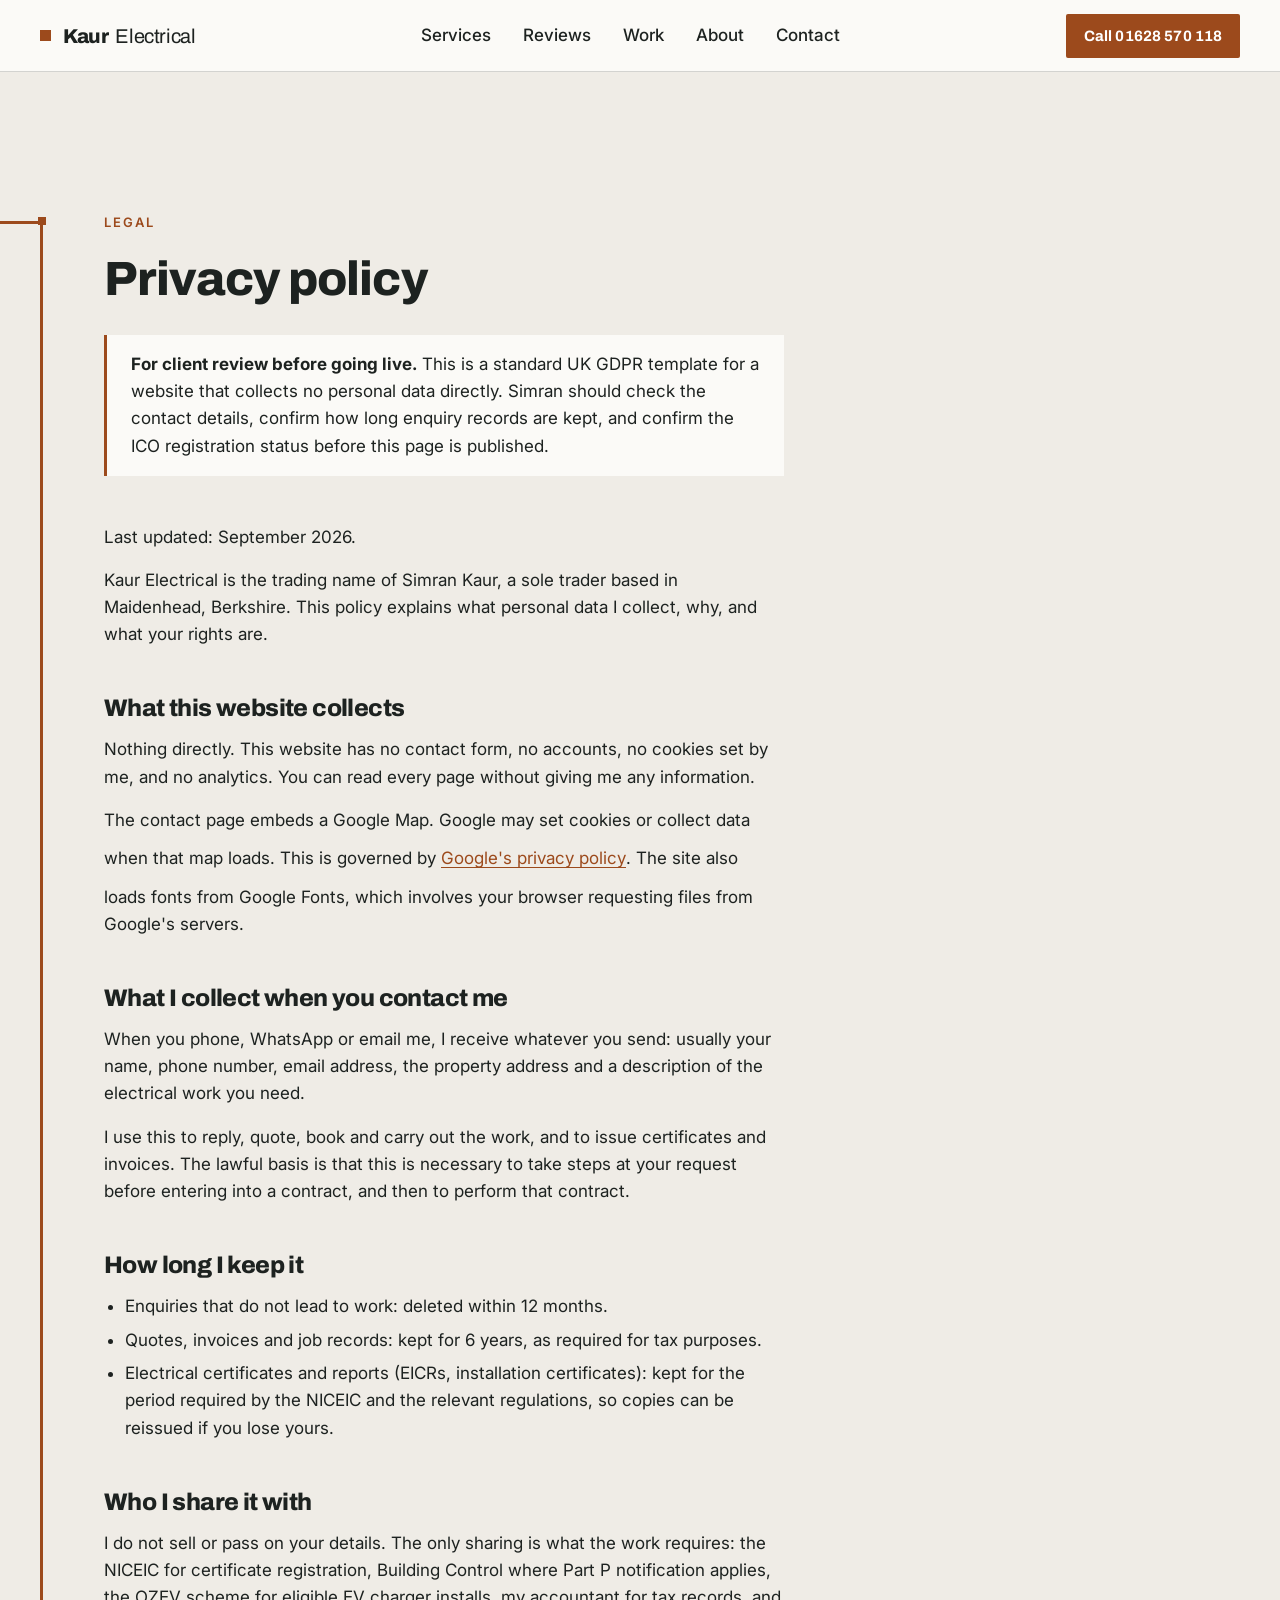
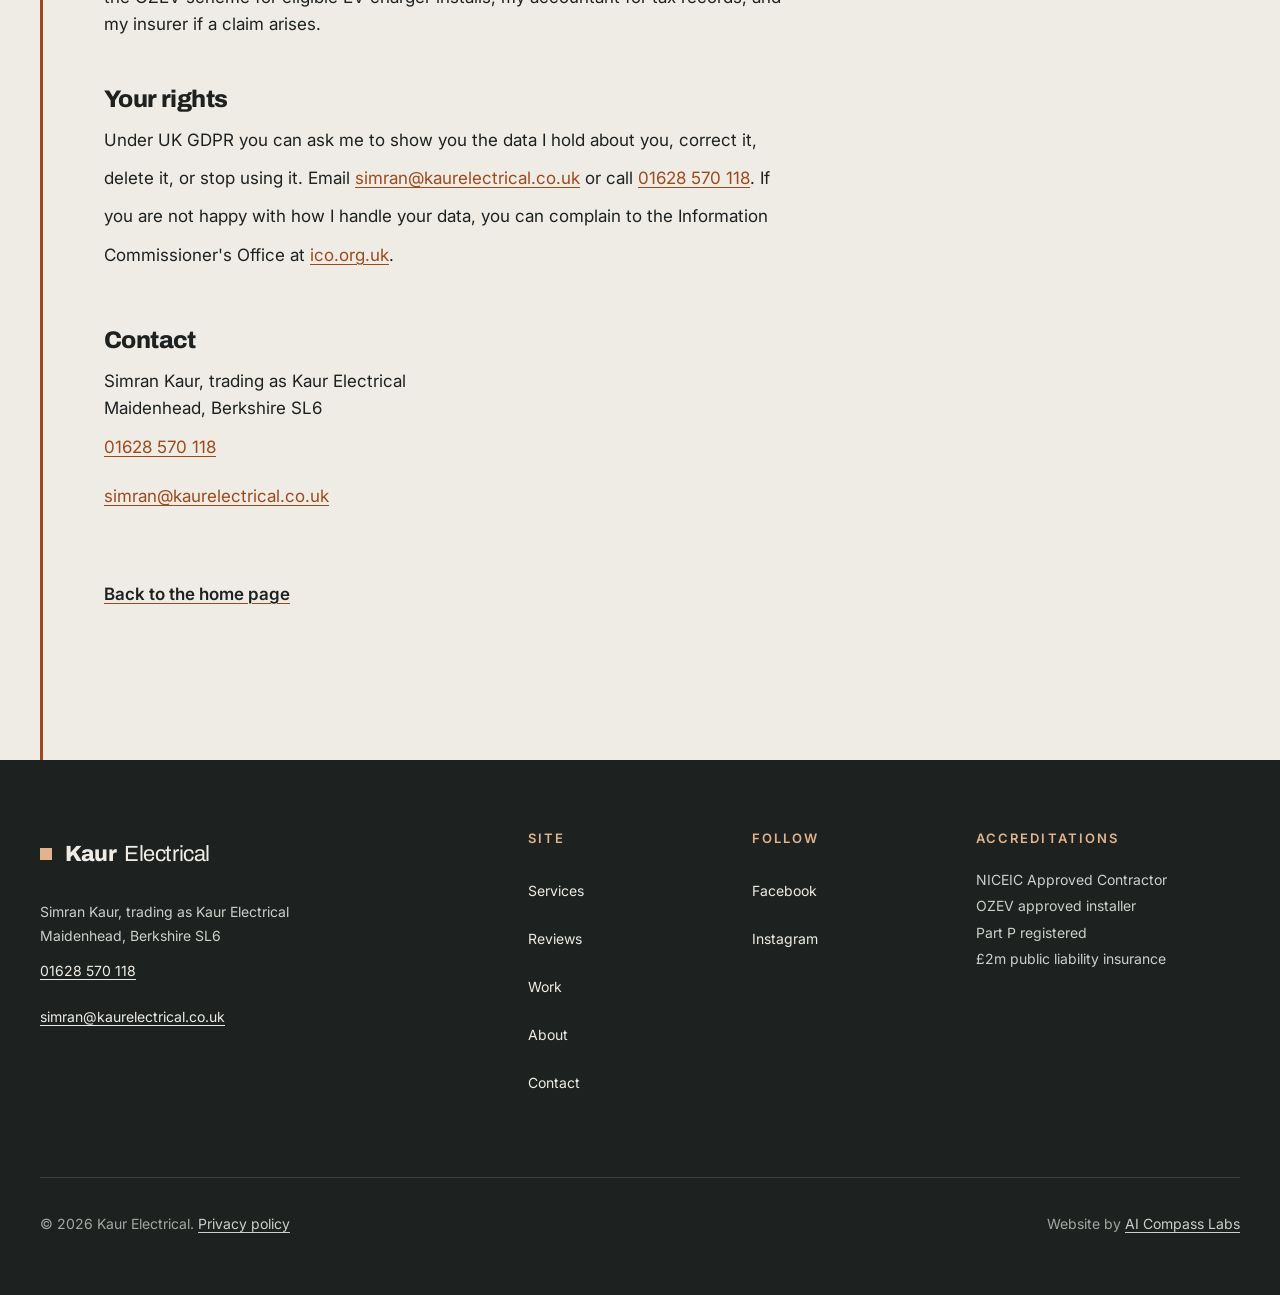
==== privacy.html @ de812764 "Build Kaur Electrical brochure site Static single-page site for an NICEIC-approved electrician in Ma" ====
<!DOCTYPE html>
<html lang="en-GB">
<head>
  <meta charset="UTF-8">
  <meta name="viewport" content="width=device-width, initial-scale=1.0">
  <title>Privacy Policy | Kaur Electrical, Maidenhead</title>
  <meta name="description" content="How Kaur Electrical, an electrician based in Maidenhead, handles personal data when you contact the business by phone, WhatsApp or email.">
  <link rel="canonical" href="https://www.kaurelectrical.co.uk/privacy.html">
  <meta name="robots" content="noindex, follow">
  <meta name="theme-color" content="#143D31">

  <link rel="preconnect" href="https://fonts.googleapis.com">
  <link rel="preconnect" href="https://fonts.gstatic.com" crossorigin>
  <link rel="stylesheet" href="https://fonts.googleapis.com/css2?family=Archivo:wght@500;700;800&family=Inter:wght@400;500;600&display=swap">
  <link rel="stylesheet" href="css/style.css">
</head>
<body>

<a class="skip-link" href="#main">Skip to content</a>

<header class="site-header">
  <div class="container site-header__inner">
    <a class="wordmark" href="index.html" aria-label="Kaur Electrical, home"><strong>Kaur</strong><span>Electrical</span></a>

    <nav class="nav-links" aria-label="Main">
      <a href="index.html#services">Services</a>
      <a href="index.html#reviews">Reviews</a>
      <a href="index.html#work">Work</a>
      <a href="index.html#about">About</a>
      <a href="index.html#contact">Contact</a>
    </nav>

    <a class="btn nav-call" href="tel:01628570118">Call 01628 570 118</a>

    <button class="nav-toggle" type="button" aria-expanded="false" aria-controls="mobile-menu">
      <span class="nav-toggle__text">Menu</span>
      <span class="nav-toggle__icon" aria-hidden="true"></span>
    </button>
  </div>
</header>

<nav class="mobile-menu" id="mobile-menu" aria-label="Mobile">
  <ul>
    <li><a href="index.html#services">Services</a></li>
    <li><a href="index.html#reviews">Reviews</a></li>
    <li><a href="index.html#work">Work</a></li>
    <li><a href="index.html#about">About</a></li>
    <li><a href="index.html#contact">Contact</a></li>
  </ul>
  <p class="mobile-menu__meta">
    Mon to Fri 8am to 5.30pm, Sat 9am to 1pm.<br>
    Emergency callouts outside hours.<br>
    WhatsApp <a href="https://wa.me/447700900318">07700 900318</a>
  </p>
</nav>

<main id="main">
  <section class="legal trace" aria-labelledby="privacy-heading">
    <div class="container">
      <div class="trace__head">
        <p class="eyebrow">Legal</p>
        <h1 id="privacy-heading">Privacy policy</h1>
      </div>

      <div class="prose">
        <div class="review-note">
          <p><strong>For client review before going live.</strong> This is a standard UK GDPR template for a website that collects no personal data directly. Simran should check the contact details, confirm how long enquiry records are kept, and confirm the ICO registration status before this page is published.</p>
        </div>

        <p>Last updated: September 2026.</p>

        <p>Kaur Electrical is the trading name of Simran Kaur, a sole trader based in Maidenhead, Berkshire. This policy explains what personal data I collect, why, and what your rights are.</p>

        <h2>What this website collects</h2>
        <p>Nothing directly. This website has no contact form, no accounts, no cookies set by me, and no analytics. You can read every page without giving me any information.</p>
        <p>The contact page embeds a Google Map. Google may set cookies or collect data when that map loads. This is governed by <a href="https://policies.google.com/privacy" rel="noopener">Google's privacy policy</a>. The site also loads fonts from Google Fonts, which involves your browser requesting files from Google's servers.</p>

        <h2>What I collect when you contact me</h2>
        <p>When you phone, WhatsApp or email me, I receive whatever you send: usually your name, phone number, email address, the property address and a description of the electrical work you need.</p>
        <p>I use this to reply, quote, book and carry out the work, and to issue certificates and invoices. The lawful basis is that this is necessary to take steps at your request before entering into a contract, and then to perform that contract.</p>

        <h2>How long I keep it</h2>
        <ul>
          <li>Enquiries that do not lead to work: deleted within 12 months.</li>
          <li>Quotes, invoices and job records: kept for 6 years, as required for tax purposes.</li>
          <li>Electrical certificates and reports (EICRs, installation certificates): kept for the period required by the NICEIC and the relevant regulations, so copies can be reissued if you lose yours.</li>
        </ul>

        <h2>Who I share it with</h2>
        <p>I do not sell or pass on your details. The only sharing is what the work requires: the NICEIC for certificate registration, Building Control where Part P notification applies, the OZEV scheme for eligible EV charger installs, my accountant for tax records, and my insurer if a claim arises.</p>

        <h2>Your rights</h2>
        <p>Under UK GDPR you can ask me to show you the data I hold about you, correct it, delete it, or stop using it. Email <a href="mailto:simran@kaurelectrical.co.uk">simran@kaurelectrical.co.uk</a> or call <a href="tel:01628570118">01628 570 118</a>. If you are not happy with how I handle your data, you can complain to the Information Commissioner's Office at <a href="https://ico.org.uk" rel="noopener">ico.org.uk</a>.</p>

        <h2>Contact</h2>
        <p>Simran Kaur, trading as Kaur Electrical<br>
        Maidenhead, Berkshire SL6<br>
        <a href="tel:01628570118">01628 570 118</a><br>
        <a href="mailto:simran@kaurelectrical.co.uk">simran@kaurelectrical.co.uk</a></p>

        <p class="back"><a class="text-link" href="index.html">Back to the home page</a></p>
      </div>
    </div>
  </section>
</main>

<footer class="site-footer">
  <div class="container">
    <div class="footer__grid">
      <div class="footer__brand">
        <a class="wordmark" href="index.html" aria-label="Kaur Electrical, home"><strong>Kaur</strong><span>Electrical</span></a>
        <address>
          Simran Kaur, trading as Kaur Electrical<br>
          Maidenhead, Berkshire SL6<br>
          <a href="tel:01628570118">01628 570 118</a><br>
          <a href="mailto:simran@kaurelectrical.co.uk">simran@kaurelectrical.co.uk</a>
        </address>
      </div>

      <div class="footer__col">
        <h2 class="footer__heading">Site</h2>
        <ul>
          <li><a href="index.html#services">Services</a></li>
          <li><a href="index.html#reviews">Reviews</a></li>
          <li><a href="index.html#work">Work</a></li>
          <li><a href="index.html#about">About</a></li>
          <li><a href="index.html#contact">Contact</a></li>
        </ul>
      </div>

      <div class="footer__col">
        <h2 class="footer__heading">Follow</h2>
        <ul>
          <li><a href="https://www.facebook.com/kaurelectrical" rel="noopener">Facebook</a></li>
          <li><a href="https://www.instagram.com/kaurelectrical" rel="noopener">Instagram</a></li>
        </ul>
      </div>

      <div class="footer__col">
        <h2 class="footer__heading">Accreditations</h2>
        <ul>
          <li>NICEIC Approved Contractor</li>
          <li>OZEV approved installer</li>
          <li>Part P registered</li>
          <li>£2m public liability insurance</li>
        </ul>
      </div>
    </div>

    <div class="footer__legal">
      <span>&copy; <span id="year">2026</span> Kaur Electrical. <a href="privacy.html" aria-current="page">Privacy policy</a></span>
      <span>Website by <a href="https://aicompasslabs.com" rel="noopener">AI Compass Labs</a></span>
    </div>
  </div>
</footer>

<a class="call-bar" href="tel:01628570118">Call 01628 570 118</a>

<script src="js/main.js"></script>
</body>
</html>
---- css/style.css ----
/* =====================================================================
   Kaur Electrical — design tokens and site styles
   Palette drawn from the inside of a consumer unit: PVC sheath grey,
   enclosure white, MCB charcoal, bare copper, earth-sleeve green.
   ===================================================================== */

:root {
  /* Colour */
  --c-bg: #EFECE6;        /* Sheath: page background */
  --c-surface: #FBFAF7;   /* Enclosure: nav bar, small panels */
  --c-text: #1D2220;      /* MCB charcoal: body text */
  --c-muted: #5C615D;     /* Secondary text, 5.36:1 on Sheath */
  --c-copper: #9C4A1C;    /* Primary accent, 5.22:1 on Sheath */
  --c-copper-deep: #7E3A14;
  --c-earth: #143D31;     /* Secondary accent: hero panel, reviews band */
  --c-pale: #E2B48E;      /* Copper on dark grounds, 6.40:1 on Earth */
  --c-line: rgba(29, 34, 32, 0.18);
  --c-line-strong: rgba(29, 34, 32, 0.6);

  /* Type */
  --f-display: "Archivo", "Helvetica Neue", Arial, sans-serif;
  --f-body: "Inter", "Helvetica Neue", Arial, sans-serif;
  --fs-body: 1rem;                              /* 16px mobile */
  --fs-small: 1rem;                             /* 16px minimum on mobile */
  --fs-eyebrow: 0.8125rem;                      /* 13px, 0.75x of 17 */
  --fs-h1: clamp(2.75rem, 1.5rem + 5.5vw, 6rem);  /* 44px at 360 -> 96px */
  --fs-h2: clamp(2.125rem, 1.5rem + 2.4vw, 3rem); /* 34px -> 48px */
  --fs-h3: clamp(1.25rem, 1.1rem + 0.6vw, 1.5rem);
  --fs-quote: clamp(1.375rem, 1rem + 1.6vw, 2.25rem);
  --fs-big: clamp(1.75rem, 1.25rem + 2vw, 2.75rem);
  --lh-body: 1.6;
  --track-eyebrow: 0.16em;

  /* Space */
  --s-1: 0.5rem;
  --s-2: 1rem;
  --s-3: 1.5rem;
  --s-4: 2rem;
  --s-5: 3rem;
  --s-6: 4.5rem;
  --s-7: 6rem;
  --s-section: clamp(5.5rem, 4rem + 6vw, 9.5rem); /* 88px -> 152px */
  --page-pad: 1.25rem;
  --container-w: 75rem;   /* 1200px */
  --rule-col: 1.5rem;     /* trace rule column, widens on desktop */
  --rule-w: 3px;
  --nav-h: 4rem;
  --callbar-h: 3.75rem;

  /* Shape */
  --radius: 2px;
  --ease: cubic-bezier(0.2, 0.7, 0.2, 1);
  --dur: 480ms;
}

@media (min-width: 56.25em) { /* 900px */
  :root {
    --fs-body: 1.0625rem;  /* 17px */
    --fs-small: 0.875rem;
    --page-pad: 2.5rem;
    --rule-col: 4rem;
    --nav-h: 4.5rem;
  }
}

/* ---------- Reset, base ---------- */

*, *::before, *::after { box-sizing: border-box; }

html {
  scroll-behavior: smooth;
  -webkit-text-size-adjust: 100%;
}

body {
  margin: 0;
  background: var(--c-bg);
  color: var(--c-text);
  font-family: var(--f-body);
  font-size: var(--fs-body);
  line-height: var(--lh-body);
  overflow-x: hidden;
  padding-top: var(--nav-h);
  padding-bottom: var(--callbar-h); /* room for the fixed mobile call bar */
}

@media (min-width: 56.25em) {
  body { padding-bottom: 0; }
}

img {
  display: block;
  max-width: 100%;
  height: auto;
}

h1, h2, h3, h4 {
  font-family: var(--f-display);
  font-weight: 800;
  line-height: 1;
  letter-spacing: -0.02em;
  margin: 0;
}

h2 { font-size: var(--fs-h2); letter-spacing: -0.025em; }
h3 { font-size: var(--fs-h3); letter-spacing: -0.01em; line-height: 1.15; }

p { margin: 0 0 var(--s-2); }
p:last-child { margin-bottom: 0; }

a {
  color: var(--c-copper);
  text-decoration-thickness: 1px;
  text-underline-offset: 0.18em;
}
a:hover { color: var(--c-copper-deep); }

ul, ol { margin: 0; padding: 0; list-style: none; }

address { font-style: normal; }

:focus-visible {
  outline: 3px solid var(--c-copper);
  outline-offset: 3px;
}

.container {
  width: min(var(--container-w), 100% - 2 * var(--page-pad));
  margin-inline: auto;
}

.eyebrow {
  font-family: var(--f-body);
  font-size: var(--fs-eyebrow);
  font-weight: 600;
  letter-spacing: var(--track-eyebrow);
  text-transform: uppercase;
  color: var(--c-copper);
  margin: 0 0 var(--s-3);
  line-height: 1.4;
}

.lede {
  font-size: calc(var(--fs-body) * 1.2);
  line-height: 1.5;
  max-width: 34em;
}

.measure { max-width: 38em; }
.muted { color: var(--c-muted); }

.visually-hidden {
  position: absolute !important;
  width: 1px; height: 1px;
  padding: 0; margin: -1px;
  overflow: hidden;
  clip: rect(0 0 0 0);
  white-space: nowrap;
  border: 0;
}

/* ---------- Skip link ---------- */

.skip-link {
  position: absolute;
  top: -100px;
  left: var(--s-2);
  z-index: 1000;
  background: var(--c-copper);
  color: #fff;
  padding: 0.75rem 1rem;
  border-radius: var(--radius);
  font-weight: 600;
  text-decoration: none;
}
.skip-link:focus { top: var(--s-2); color: #fff; }

/* ---------- Buttons ---------- */

.btn {
  display: inline-flex;
  align-items: center;
  gap: 0.6em;
  min-height: 3.25rem;
  padding: 0.9rem 1.5rem;
  background: var(--c-copper);
  color: #fff;
  font-family: var(--f-display);
  font-weight: 700;
  font-size: 1.0625rem;
  letter-spacing: 0.01em;
  text-decoration: none;
  border-radius: var(--radius);
  border: 0;
  transition: background-color 180ms var(--ease), transform 180ms var(--ease);
}
.btn:hover { background: var(--c-copper-deep); color: #fff; }
.btn:active { transform: translateY(1px); }

.btn--light {
  background: var(--c-pale);
  color: var(--c-earth);
}
.btn--light:hover { background: #F0CDAE; color: var(--c-earth); }

.text-link {
  font-weight: 600;
  color: var(--c-text);
  text-decoration-color: var(--c-copper);
}
.text-link:hover { color: var(--c-copper); }

/* ---------- Header / nav (fixed, always on screen) ---------- */

.site-header {
  position: fixed;
  top: 0;
  left: 0;
  right: 0;
  height: var(--nav-h);
  z-index: 900;
  background: var(--c-surface);
  border-bottom: 1px solid var(--c-line);
}

.site-header__inner {
  height: 100%;
  display: flex;
  align-items: center;
  justify-content: space-between;
  gap: var(--s-3);
}

.wordmark {
  display: inline-flex;
  align-items: baseline;
  gap: 0.35em;
  font-family: var(--f-display);
  font-size: 1.25rem;
  letter-spacing: -0.02em;
  color: var(--c-text);
  text-decoration: none;
  line-height: 1;
  min-height: 44px;
  align-items: center;
}
.wordmark strong { font-weight: 800; }
.wordmark span { font-weight: 400; }
.wordmark::before {
  content: "";
  width: 0.55em;
  height: 0.55em;
  background: var(--c-copper);
  margin-right: 0.25em;
}

.nav-links {
  display: none;
  align-items: center;
  gap: var(--s-4);
}
.nav-links a {
  display: inline-flex;
  align-items: center;
  min-height: 44px;
  font-weight: 500;
  color: var(--c-text);
  text-decoration: none;
  border-bottom: 2px solid transparent;
  padding-top: 2px;
  transition: border-color 180ms var(--ease), color 180ms var(--ease);
}
.nav-links a:hover { color: var(--c-copper); }
.nav-links a[aria-current="true"] {
  border-bottom-color: var(--c-copper);
  color: var(--c-copper);
}

.nav-call { display: none; }

.nav-toggle {
  display: inline-flex;
  align-items: center;
  justify-content: center;
  gap: 0.6rem;
  width: auto;
  min-width: 44px;
  height: 44px;
  padding: 0 0.25rem;
  background: transparent;
  border: 0;
  color: var(--c-text);
  font-family: var(--f-body);
  font-size: var(--fs-small);
  font-weight: 600;
  letter-spacing: 0.08em;
  text-transform: uppercase;
  cursor: pointer;
}
.nav-toggle__icon {
  position: relative;
  width: 22px;
  height: 2px;
  background: currentColor;
  transition: background-color 180ms var(--ease);
}
.nav-toggle__icon::before,
.nav-toggle__icon::after {
  content: "";
  position: absolute;
  left: 0;
  width: 22px;
  height: 2px;
  background: currentColor;
  transition: transform 220ms var(--ease);
}
.nav-toggle__icon::before { top: -7px; }
.nav-toggle__icon::after { top: 7px; }

.nav-toggle[aria-expanded="true"] .nav-toggle__icon { background: transparent; }
.nav-toggle[aria-expanded="true"] .nav-toggle__icon::before { transform: translateY(7px) rotate(45deg); }
.nav-toggle[aria-expanded="true"] .nav-toggle__icon::after { transform: translateY(-7px) rotate(-45deg); }

/* Mobile menu: full-screen panel under the fixed bar */
.mobile-menu {
  position: fixed;
  top: var(--nav-h);
  left: 0;
  right: 0;
  bottom: 0;
  z-index: 890;
  background: var(--c-earth);
  color: var(--c-bg);
  padding: var(--s-5) var(--page-pad) calc(var(--callbar-h) + var(--s-4));
  overflow-y: auto;
  transform: translateX(100%);
  visibility: hidden;
  transition: transform 320ms var(--ease), visibility 0s linear 320ms;
}
.mobile-menu.is-open {
  transform: translateX(0);
  visibility: visible;
  transition: transform 320ms var(--ease), visibility 0s;
}
.mobile-menu ul { display: grid; gap: var(--s-1); }
.mobile-menu a {
  display: block;
  padding: 0.75rem 0;
  font-family: var(--f-display);
  font-weight: 800;
  font-size: 2.25rem;
  letter-spacing: -0.02em;
  color: var(--c-bg);
  text-decoration: none;
  border-bottom: 1px solid rgba(239, 236, 230, 0.18);
}
.mobile-menu a[aria-current="true"] { color: var(--c-pale); }
.mobile-menu__meta {
  margin-top: var(--s-5);
  color: var(--c-pale);
  font-size: var(--fs-small);
  line-height: 1.7;
}
.mobile-menu__meta a {
  display: inline;
  font: inherit;
  padding: 0;
  border: 0;
  color: var(--c-bg);
  text-decoration: underline;
}

body.menu-open { overflow: hidden; }

@media (min-width: 56.25em) {
  .nav-links { display: flex; }
  .nav-call {
    display: inline-flex;
    min-height: 44px;
    padding: 0.6rem 1.1rem;
    font-size: 0.9375rem;
  }
  .nav-toggle, .mobile-menu { display: none; }
}

/* ---------- Fixed mobile call bar ---------- */

.call-bar {
  position: fixed;
  bottom: 0;
  left: 0;
  right: 0;
  z-index: 900;
  height: var(--callbar-h);
  display: flex;
  align-items: center;
  justify-content: center;
  gap: 0.6em;
  background: var(--c-copper);
  color: #fff;
  font-family: var(--f-display);
  font-weight: 700;
  font-size: 1.125rem;
  text-decoration: none;
  border-top: 1px solid rgba(255, 255, 255, 0.2);
  padding-bottom: env(safe-area-inset-bottom);
}
.call-bar:hover, .call-bar:focus { color: #fff; background: var(--c-copper-deep); }
.call-bar__label {
  font-family: var(--f-body);
  font-weight: 500;
  font-size: var(--fs-small);
  opacity: 0.9;
}

@media (min-width: 56.25em) {
  .call-bar { display: none; }
}

/* =====================================================================
   The trace rule (signature element)
   A copper line enters from the page's left edge at the section's
   heading, bends 90° at the content edge and drops the full height of
   the section. Content is padded right of the rule by --rule-col.
   ===================================================================== */

.trace {
  position: relative;
  --trace-y: calc(var(--s-section) + 0.5rem);
}
.trace::before,
.trace::after {
  content: "";
  position: absolute;
  background: var(--c-copper);
  pointer-events: none;
}
/* horizontal arm: page edge -> container edge */
.trace::before {
  left: 0;
  top: var(--trace-y);
  height: var(--rule-w);
  width: max(calc((100% - var(--container-w)) / 2), var(--page-pad));
}
/* vertical drop: from the bend to the section's end */
.trace::after {
  left: max(calc((100% - var(--container-w)) / 2), var(--page-pad));
  top: var(--trace-y);
  bottom: 0;
  width: var(--rule-w);
}
.trace > .container {
  padding-left: var(--rule-col);
}
/* small copper terminal at the bend */
.trace__head {
  position: relative;
}
.trace__head::before {
  content: "";
  position: absolute;
  left: calc(-1 * var(--rule-col) - 0.25rem + var(--rule-w) / 2);
  top: 0.5rem;
  width: 0.5rem;
  height: 0.5rem;
  background: var(--c-copper);
  transform: translateY(-50%);
}
.trace--dark::before,
.trace--dark::after,
.trace--dark .trace__head::before { background: var(--c-pale); }

/* ---------- Generic section ---------- */

.section {
  padding-top: var(--s-section);
  padding-bottom: var(--s-section);
}

/* =====================================================================
   Hero — the one bold moment
   Full-bleed photo edge to edge; an Earth Green panel set off-centre
   to the left carries the h1. The trace enters the panel from the edge.
   ===================================================================== */

.hero {
  position: relative;
  background: var(--c-earth);
  color: var(--c-bg);
  overflow: hidden;
}

.hero__media {
  position: relative;
  aspect-ratio: 4 / 3;
  background: var(--c-earth);
}
.hero__media img {
  width: 100%;
  height: 100%;
  object-fit: cover;
}

.hero__panel {
  position: relative;
  background: var(--c-earth);
  padding: var(--s-5) var(--page-pad) var(--s-6)
           calc(max((100vw - var(--container-w)) / 2, var(--page-pad)) + var(--rule-col));
}
.hero__content {
  position: relative;
  max-width: 40rem;
}
/* the trace: enters from the page edge, bends, drops down the content */
.hero__trace {
  position: absolute;
  top: 0.6rem;
  left: calc(-1 * (max((100vw - var(--container-w)) / 2, var(--page-pad)) + var(--rule-col)));
  width: calc(max((100vw - var(--container-w)) / 2, var(--page-pad)) + var(--rule-col) - 1.1rem);
  height: var(--rule-w);
  background: var(--c-pale);
}
.hero__content::before {
  content: "";
  position: absolute;
  top: 0.6rem;
  bottom: 0;
  left: -1.1rem;
  width: var(--rule-w);
  background: var(--c-pale);
}

.hero .eyebrow { color: var(--c-pale); }

.hero h1 {
  font-size: var(--fs-h1);
  line-height: 0.95;
  letter-spacing: -0.035em;
  color: var(--c-bg);
  margin-bottom: var(--s-3);
  display: flex;
  flex-direction: column;
  gap: 0.4em;
}
.hero h1 .h1__name {
  display: block;
  font-size: max(1rem, 0.34em);
  font-weight: 500;
  letter-spacing: -0.01em;
  line-height: 1.1;
  color: var(--c-pale);
}
.hero h1 .h1__main { display: block; }
.hero h1 .h1__main br { display: none; }
@media (min-width: 56.25em) {
  .hero h1 .h1__main br { display: inline; }
}

.hero__desc {
  font-size: var(--fs-body);
  line-height: 1.55;
  max-width: 30em;
  margin-bottom: var(--s-3);
  color: rgba(239, 236, 230, 0.92);
}

.hero__cta {
  display: flex;
  flex-wrap: wrap;
  align-items: center;
  gap: var(--s-3) var(--s-4);
}
.hero__alt {
  color: var(--c-pale);
  font-size: var(--fs-small);
}
.hero__alt a { color: var(--c-bg); }

.hero__areas {
  margin-top: var(--s-5);
  padding-top: var(--s-3);
  border-top: 1px solid rgba(239, 236, 230, 0.22);
  font-size: var(--fs-small);
  color: rgba(239, 236, 230, 0.85);
  max-width: 34em;
}
.hero__areas strong { color: var(--c-pale); font-weight: 600; }

@media (min-width: 56.25em) {
  .hero {
    min-height: calc(100vh - var(--nav-h));
    min-height: calc(100svh - var(--nav-h));
  }
  .hero__desc { font-size: calc(var(--fs-body) * 1.1); margin-bottom: var(--s-4); }
  .hero h1 { margin-bottom: var(--s-4); }
  /* photo sits under the whole hero; the panel covers the left 56% */
  .hero__media {
    position: absolute;
    inset: 0;
    aspect-ratio: auto;
  }
  .hero__panel {
    position: relative;
    z-index: 1;
    width: 60%;
    min-height: calc(100vh - var(--nav-h));
    min-height: calc(100svh - var(--nav-h));
    display: flex;
    flex-direction: column;
    justify-content: center;
    padding-top: var(--s-7);
    padding-bottom: var(--s-7);
    padding-right: var(--s-5);
    box-shadow: 24px 0 0 0 rgba(20, 61, 49, 0.35);
  }
}

/* Hero reveal: the single orchestrated moment */
.hero .reveal {
  opacity: 0;
  transform: translateY(14px);
  animation: rise var(--dur) var(--ease) forwards;
}
.hero .reveal:nth-child(3) { animation-delay: 80ms; }
.hero .reveal:nth-child(4) { animation-delay: 160ms; }
.hero .reveal:nth-child(5) { animation-delay: 240ms; }
.hero .reveal:nth-child(6) { animation-delay: 320ms; }
.hero__trace {
  transform-origin: left center;
  animation: draw 700ms var(--ease) 200ms both;
}
@keyframes rise { to { opacity: 1; transform: none; } }
@keyframes draw {
  from { clip-path: inset(0 100% 0 0); }
  to { clip-path: inset(0 0 0 0); }
}

/* ---------- Trust strip (directly under the hero) ---------- */

.trust {
  border-bottom: 1px solid var(--c-line);
}
.trust__list {
  display: grid;
  grid-template-columns: 1fr;
  gap: 0;
}
.trust__item {
  padding: var(--s-3) 0;
  border-top: 1px solid var(--c-line);
  display: flex;
  flex-direction: column;
  gap: 0.15rem;
}
.trust__item:first-child { border-top: 0; }
.trust__value {
  font-family: var(--f-display);
  font-weight: 800;
  font-size: 1.5rem;
  letter-spacing: -0.02em;
  line-height: 1.1;
}
.trust__value .star { color: var(--c-copper); }
.trust__label {
  font-size: var(--fs-small);
  color: var(--c-muted);
}

@media (min-width: 56.25em) {
  .trust__list {
    grid-template-columns: repeat(4, 1fr);
  }
  .trust__item {
    border-top: 0;
    border-left: 1px solid var(--c-line);
    padding: var(--s-4) var(--s-4);
  }
  .trust__item:first-child { border-left: 0; padding-left: 0; }
  .trust__value { font-size: 1.75rem; }
}

/* =====================================================================
   Services — numbered, ruled list. Each row's rule runs left into the
   trace, like the ways on a consumer unit.
   ===================================================================== */

.services__intro {
  margin-bottom: var(--s-6);
}
.services__intro .lede { margin-top: var(--s-3); }

.service-list {
  border-bottom: 1px solid var(--c-line-strong);
}
.service-list > li {
  position: relative;
  margin-left: calc(-1 * var(--rule-col));
  padding-left: var(--rule-col);
  border-top: 1px solid var(--c-line-strong);
}
.service {
  display: grid;
  grid-template-columns: 1fr;
  gap: var(--s-2);
  padding: var(--s-4) 0;
}
.service__num {
  font-family: var(--f-body);
  font-size: var(--fs-eyebrow);
  font-weight: 600;
  letter-spacing: var(--track-eyebrow);
  color: var(--c-copper);
}
.service__body p {
  color: var(--c-muted);
  max-width: 34em;
  margin-top: 0.5rem;
}
.service__price {
  font-family: var(--f-display);
  font-weight: 700;
  font-size: 1.125rem;
  letter-spacing: -0.01em;
}
.service__price small {
  display: block;
  font-family: var(--f-body);
  font-weight: 400;
  font-size: var(--fs-small);
  color: var(--c-muted);
  margin-top: 0.15rem;
}

@media (min-width: 56.25em) {
  .service {
    grid-template-columns: 4rem 1fr 14rem;
    gap: var(--s-4);
    padding: var(--s-5) 0;
    align-items: start;
  }
  .service__num { padding-top: 0.35rem; }
  .service__price { text-align: right; padding-top: 0.2rem; }
}

/* CTA row repeated after services and at the page end */
.cta-row {
  display: flex;
  flex-wrap: wrap;
  align-items: center;
  gap: var(--s-3) var(--s-5);
  margin-top: var(--s-6);
}
.cta-row p {
  margin: 0;
  max-width: 26em;
  color: var(--c-muted);
}

/* =====================================================================
   Reviews — edge-to-edge Earth Green band. One quote set large, two
   smaller and staggered. No cards.
   ===================================================================== */

.reviews {
  background: var(--c-earth);
  color: var(--c-bg);
}
.reviews .eyebrow { color: var(--c-pale); }
.reviews h2 { color: var(--c-bg); }

.reviews__head {
  margin-bottom: var(--s-6);
}
.reviews__score {
  display: flex;
  flex-wrap: wrap;
  align-items: baseline;
  gap: 0.6rem 1rem;
  margin-top: var(--s-3);
  color: var(--c-pale);
}
.reviews__score strong {
  font-family: var(--f-display);
  font-size: var(--fs-big);
  font-weight: 800;
  color: var(--c-bg);
  letter-spacing: -0.02em;
}

.quotes {
  display: grid;
  grid-template-columns: 1fr;
  gap: var(--s-6);
}
.quote {
  margin: 0;
}
.quote p {
  font-family: var(--f-display);
  font-weight: 500;
  font-size: 1.25rem;
  line-height: 1.35;
  letter-spacing: -0.01em;
  margin-bottom: var(--s-3);
}
.quote--lead p {
  font-size: var(--fs-quote);
  font-weight: 700;
  line-height: 1.15;
  letter-spacing: -0.02em;
}
.quote footer {
  font-family: var(--f-body);
  font-size: var(--fs-small);
  color: var(--c-pale);
  letter-spacing: 0.04em;
}
.quote footer::before {
  content: "";
  display: inline-block;
  width: 1.5rem;
  height: 2px;
  background: var(--c-pale);
  vertical-align: middle;
  margin-right: 0.75rem;
}

@media (min-width: 56.25em) {
  .quotes {
    grid-template-columns: 7fr 1fr 4fr;
    align-items: start;
  }
  .quote--lead { grid-column: 1; }
  .quotes__aside {
    grid-column: 3;
    display: grid;
    gap: var(--s-6);
    padding-top: var(--s-7); /* staggered down against the lead quote */
  }
}

/* =====================================================================
   Work — offset overlap. Four photos at uneven sizes; the second breaks
   out of its row and over the next.
   ===================================================================== */

.work__head { margin-bottom: var(--s-6); }

.work-grid {
  display: grid;
  grid-template-columns: 1fr;
  gap: var(--s-5);
}
.work-item { margin: 0; }
.work-item img {
  width: 100%;
  aspect-ratio: 3 / 2;
  object-fit: cover;
  background: var(--c-earth);
}
.work-item figcaption {
  margin-top: var(--s-2);
  font-size: var(--fs-small);
  color: var(--c-muted);
  display: flex;
  gap: 0.75rem;
  align-items: baseline;
}
.work-item figcaption b {
  font-family: var(--f-body);
  font-weight: 600;
  letter-spacing: var(--track-eyebrow);
  text-transform: uppercase;
  font-size: var(--fs-eyebrow);
  color: var(--c-copper);
}

@media (min-width: 56.25em) {
  .work-grid {
    grid-template-columns: repeat(12, 1fr);
    grid-auto-rows: auto;
    gap: var(--s-5) var(--s-4);
    align-items: start;
  }
  .work-item--a { grid-column: 1 / 8; grid-row: 1; }
  /* breaks out: starts inside row 1 but drops over row 2 */
  .work-item--b {
    grid-column: 8 / 13;
    grid-row: 1 / 3;
    margin-top: 7rem;
    z-index: 1;
  }
  .work-item--b img { aspect-ratio: 4 / 5; }
  .work-item--c { grid-column: 2 / 7; grid-row: 2; margin-top: var(--s-4); }
  /* rides up under the breakout image so the two overlap in columns 8-10 */
  .work-item--d { grid-column: 4 / 11; grid-row: 3; margin-top: -5rem; z-index: 0; }
  .work-item--d img { aspect-ratio: 16 / 9; }
}

/* =====================================================================
   About — stacked editorial blocks with a wide left margin
   ===================================================================== */

.about__grid {
  display: grid;
  grid-template-columns: 1fr;
  gap: var(--s-6);
  margin-top: var(--s-6);
}
.about__side {
  display: grid;
  gap: var(--s-4);
  align-content: start;
}
.about__side img {
  width: 100%;
  aspect-ratio: 3 / 4;
  object-fit: cover;
  background: var(--c-earth);
}
.about__side figcaption {
  font-size: var(--fs-small);
  color: var(--c-muted);
  margin-top: var(--s-2);
}
.about__side figure { margin: 0; }

.about__blocks {
  display: grid;
  gap: var(--s-6);
}
.about__block h3 {
  margin-bottom: var(--s-3);
}
.about__block p { max-width: 36em; }

.creds {
  display: grid;
  grid-template-columns: 1fr 1fr;
  gap: var(--s-4) var(--s-4);
  margin-top: var(--s-2);
}
.creds div { display: grid; gap: 0.2rem; }
.creds dt {
  font-size: var(--fs-eyebrow);
  font-weight: 600;
  letter-spacing: var(--track-eyebrow);
  text-transform: uppercase;
  color: var(--c-copper);
}
.creds dd {
  margin: 0;
  font-family: var(--f-display);
  font-weight: 700;
  font-size: 1.125rem;
  letter-spacing: -0.01em;
  line-height: 1.25;
}

@media (min-width: 56.25em) {
  .about__grid {
    grid-template-columns: 4fr 1fr 7fr;  /* wide left margin holds the photo */
  }
  .about__side { grid-column: 1; }
  .about__blocks { grid-column: 3; }
  .creds { grid-template-columns: repeat(3, 1fr); }
}

/* =====================================================================
   Contact — asymmetric 40/60 split. Details left; map bleeds to the
   right viewport edge.
   ===================================================================== */

.contact__grid {
  display: grid;
  grid-template-columns: 1fr;
  gap: var(--s-6);
}

.contact__phone {
  display: inline-block;
  font-family: var(--f-display);
  font-weight: 800;
  font-size: var(--fs-big);
  letter-spacing: -0.03em;
  line-height: 1;
  color: var(--c-text);
  text-decoration: none;
  margin: var(--s-2) 0 var(--s-3);
}
.contact__phone:hover { color: var(--c-copper); }

.contact__list {
  display: grid;
  gap: var(--s-4);
  margin-top: var(--s-5);
}
.contact__list > div { display: grid; gap: 0.35rem; }
.contact__list dt {
  font-size: var(--fs-eyebrow);
  font-weight: 600;
  letter-spacing: var(--track-eyebrow);
  text-transform: uppercase;
  color: var(--c-copper);
}
.contact__list dd { margin: 0; }
.contact__list a {
  display: inline-flex;
  align-items: center;
  min-height: 44px;
  font-weight: 600;
}

.hours {
  display: grid;
  grid-template-columns: auto 1fr;
  gap: 0.35rem 1.25rem;
}
.hours span:nth-child(odd) { color: var(--c-muted); }

.map {
  position: relative;
  background: var(--c-earth);
  min-height: 22rem;
}
.map iframe {
  display: block;
  width: 100%;
  height: 100%;
  min-height: 22rem;
  border: 0;
  filter: saturate(0.6);
}
.map__note {
  padding: var(--s-2) 0 0;
  font-size: var(--fs-small);
  color: var(--c-muted);
}

@media (min-width: 56.25em) {
  .contact__grid {
    grid-template-columns: 2fr 3fr;
    gap: var(--s-6);
    align-items: stretch;
  }
  .contact__map {
    /* bleed to the right edge of the viewport */
    margin-right: calc(-1 * max((100vw - var(--container-w)) / 2, var(--page-pad)));
  }
  .map, .map iframe { min-height: 34rem; height: 100%; }
  .map__note { padding-right: var(--page-pad); }
}

/* ---------- Closing CTA ---------- */

.closing {
  padding-top: var(--s-section);
  padding-bottom: var(--s-section);
  border-top: 1px solid var(--c-line);
}
.closing h2 {
  font-size: var(--fs-h2);
  max-width: 14em;
  margin-bottom: var(--s-4);
}
.closing .cta-row { margin-top: 0; }

/* ---------- Footer ---------- */

.site-footer {
  background: var(--c-text);
  color: rgba(239, 236, 230, 0.85);
  padding: var(--s-6) 0 var(--s-5);
  font-size: var(--fs-small);
}
.site-footer a { color: var(--c-bg); }
.site-footer a:hover { color: var(--c-pale); }

.footer__grid {
  display: grid;
  grid-template-columns: 1fr;
  gap: var(--s-5);
}
.footer__brand .wordmark {
  color: var(--c-bg);
  font-size: 1.375rem;
  margin-bottom: var(--s-3);
}
.footer__brand .wordmark::before { background: var(--c-pale); }
.footer__brand address { line-height: 1.7; }

.footer__col h2,
.footer__col h3 {
  font-family: var(--f-body);
  font-size: var(--fs-eyebrow);
  font-weight: 600;
  letter-spacing: var(--track-eyebrow);
  text-transform: uppercase;
  color: var(--c-pale);
  margin-bottom: var(--s-3);
}
.footer__col ul { display: grid; gap: 0.25rem; }
.footer__col a {
  display: inline-flex;
  align-items: center;
  min-height: 44px;
  text-decoration: none;
}
.footer__col a:hover { text-decoration: underline; }

.footer__legal {
  margin-top: var(--s-6);
  padding-top: var(--s-3);
  border-top: 1px solid rgba(239, 236, 230, 0.15);
  display: flex;
  flex-wrap: wrap;
  justify-content: space-between;
  gap: var(--s-2) var(--s-4);
  color: rgba(239, 236, 230, 0.65);
}
.footer__legal a { color: rgba(239, 236, 230, 0.85); }

@media (min-width: 56.25em) {
  .footer__grid { grid-template-columns: 5fr 2fr 2fr 3fr; }
}

/* ---------- Legal page ---------- */

.legal {
  padding-top: var(--s-section);
  padding-bottom: var(--s-section);
}
.legal .prose { max-width: 40em; }
.legal h1 {
  font-size: var(--fs-h2);
  margin-bottom: var(--s-4);
}
.legal h2 {
  font-size: var(--fs-h3);
  margin: var(--s-5) 0 var(--s-2);
}
.legal ul { list-style: disc; padding-left: 1.25em; }
.legal li { margin-bottom: 0.4rem; }
.legal .back { margin-top: var(--s-5); }
.review-note {
  border-left: var(--rule-w) solid var(--c-copper);
  padding: var(--s-2) var(--s-3);
  background: var(--c-surface);
  margin-bottom: var(--s-5);
}

/* Inline links that need a 44px tap target */
.hero__alt a,
.mobile-menu__meta a,
.site-footer address a,
.footer__legal a,
.legal .prose a {
  display: inline-block;
  padding: 0.7rem 0;
}
.contact__phone { padding: 0.5rem 0; }

/* ---------- Motion preferences ---------- */

@media (prefers-reduced-motion: reduce) {
  html { scroll-behavior: auto; }
  *, *::before, *::after {
    animation-duration: 0.001ms !important;
    animation-delay: 0ms !important;
    transition-duration: 0.001ms !important;
  }
  .hero .reveal { opacity: 1; transform: none; animation: none; }
  .hero__trace { animation: none; clip-path: none; }
}
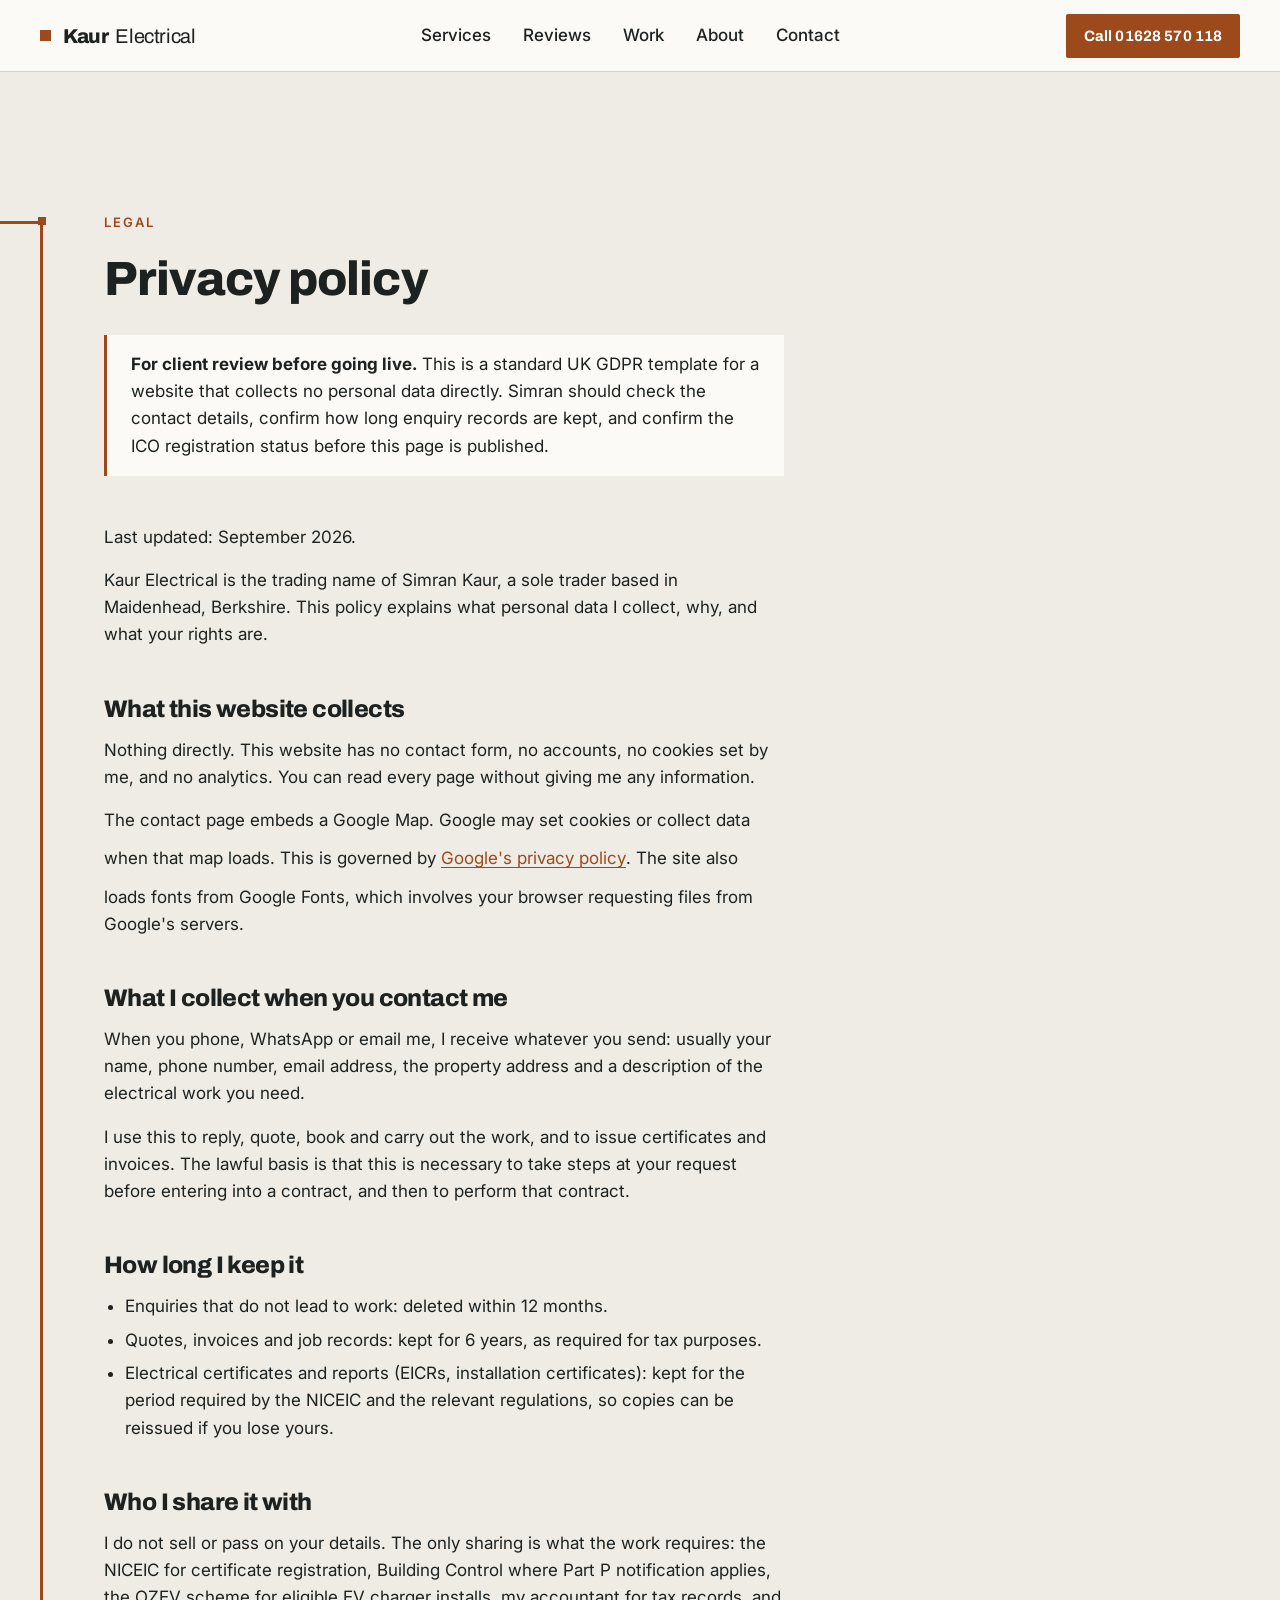
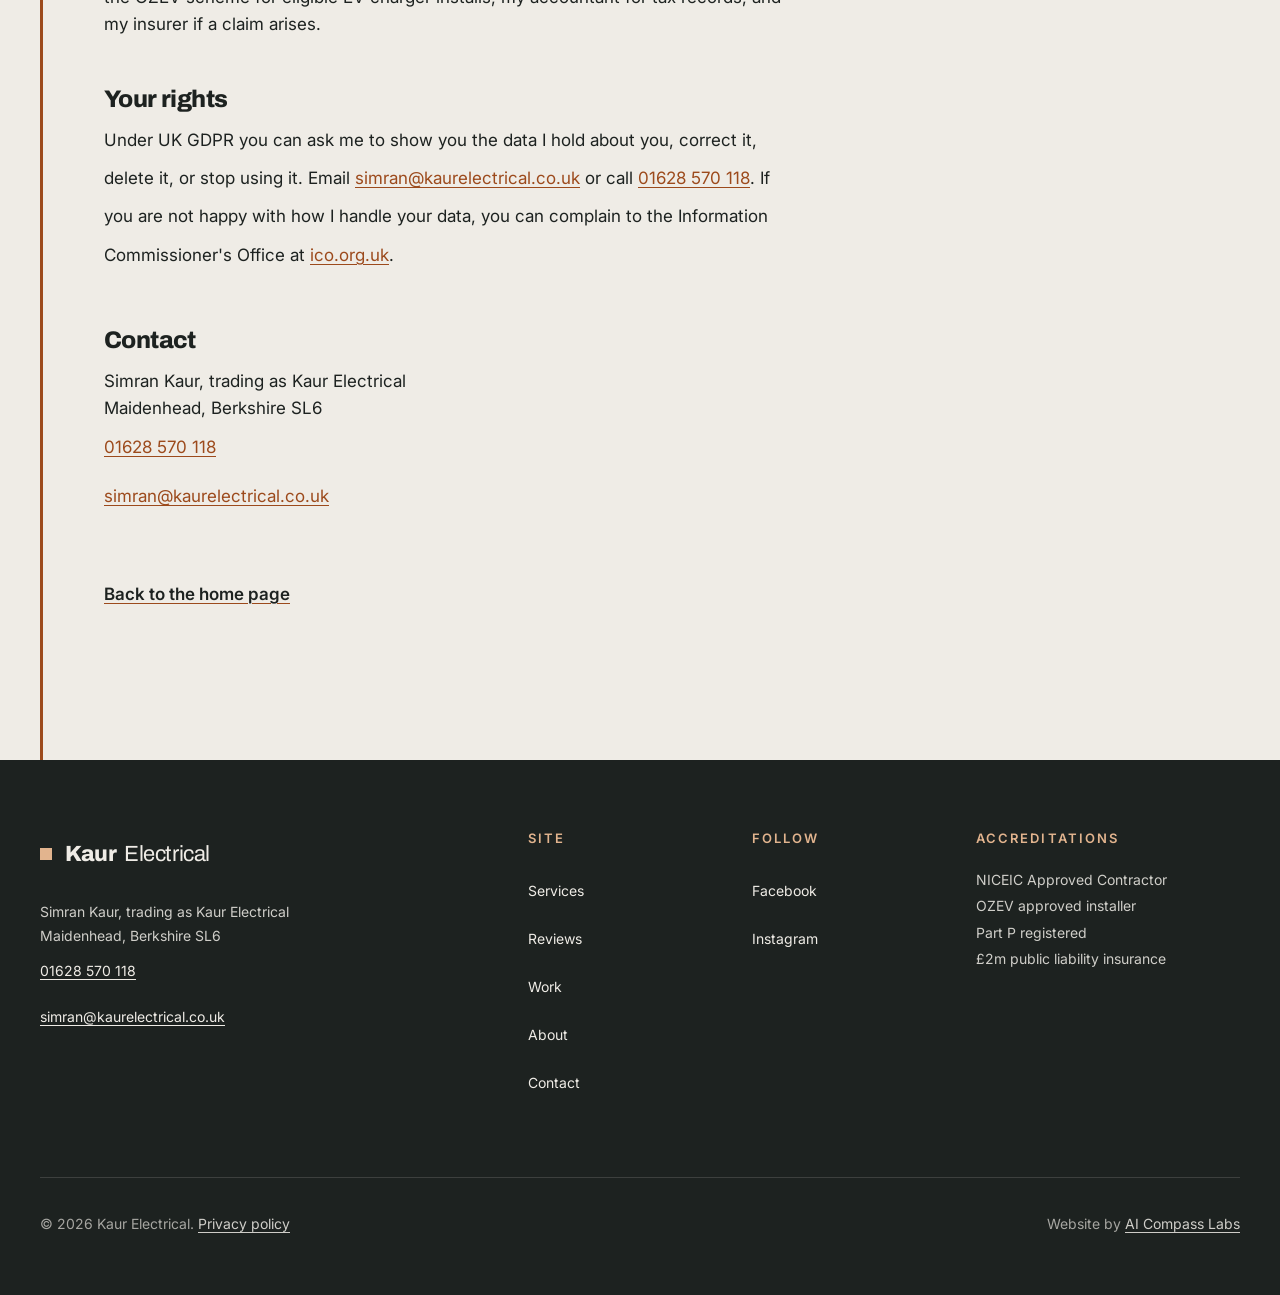
==== commit 85e38246: "Add scroll motion system Sections reveal as they enter the viewport: the copper trace draws itself i" ====
--- a/privacy.html
+++ b/privacy.html
@@ -57,12 +57,12 @@
 <main id="main">
   <section class="legal trace" aria-labelledby="privacy-heading">
     <div class="container">
-      <div class="trace__head">
+      <div class="trace__head" data-reveal>
         <p class="eyebrow">Legal</p>
         <h1 id="privacy-heading">Privacy policy</h1>
       </div>
 
-      <div class="prose">
+      <div class="prose" data-reveal style="--d: 150ms">
         <div class="review-note">
           <p><strong>For client review before going live.</strong> This is a standard UK GDPR template for a website that collects no personal data directly. Simran should check the contact details, confirm how long enquiry records are kept, and confirm the ICO registration status before this page is published.</p>
         </div>
--- a/css/style.css
+++ b/css/style.css
@@ -598,6 +598,14 @@
     position: absolute;
     inset: 0;
     aspect-ratio: auto;
+    overflow: hidden;
+  }
+  /* taller than its frame so the parallax never shows an edge */
+  .hero__media img {
+    position: absolute;
+    top: -12%;
+    left: 0;
+    height: 124%;
   }
   .hero__panel {
     position: relative;
@@ -615,24 +623,49 @@
   }
 }
 
-/* Hero reveal: the single orchestrated moment */
+/* Hero opening sequence: panel wipes in, photo settles, content rises,
+   the trace draws itself. */
+.hero__panel {
+  animation: wipe-in 720ms var(--ease) both;
+}
+.hero__media img {
+  animation: settle 1800ms var(--ease) backwards;
+  will-change: transform;
+}
 .hero .reveal {
   opacity: 0;
-  transform: translateY(14px);
-  animation: rise var(--dur) var(--ease) forwards;
-}
-.hero .reveal:nth-child(3) { animation-delay: 80ms; }
-.hero .reveal:nth-child(4) { animation-delay: 160ms; }
-.hero .reveal:nth-child(5) { animation-delay: 240ms; }
-.hero .reveal:nth-child(6) { animation-delay: 320ms; }
+  transform: translateY(18px);
+  animation: rise 640ms var(--ease) forwards;
+  animation-delay: 320ms;
+}
+.hero .reveal:nth-child(3) { animation-delay: 420ms; }
+.hero .reveal:nth-child(4) { animation-delay: 520ms; }
+.hero .reveal:nth-child(5) { animation-delay: 620ms; }
+.hero .reveal:nth-child(6) { animation-delay: 720ms; }
 .hero__trace {
   transform-origin: left center;
-  animation: draw 700ms var(--ease) 200ms both;
+  animation: draw 700ms var(--ease) 600ms both;
+}
+.hero__content::before {
+  transform-origin: top center;
+  animation: draw-down 900ms var(--ease) 1100ms both;
 }
 @keyframes rise { to { opacity: 1; transform: none; } }
+@keyframes wipe-in {
+  from { clip-path: inset(0 100% 0 0); }
+  to { clip-path: inset(0 0 0 0); }
+}
+@keyframes settle {
+  from { transform: scale(1.1); opacity: 0; }
+  to { transform: none; opacity: 1; }
+}
 @keyframes draw {
   from { clip-path: inset(0 100% 0 0); }
   to { clip-path: inset(0 0 0 0); }
+}
+@keyframes draw-down {
+  from { transform: scaleY(0); }
+  to { transform: scaleY(1); }
 }
 
 /* ---------- Trust strip (directly under the hero) ---------- */
@@ -1160,6 +1193,125 @@
 }
 .contact__phone { padding: 0.5rem 0; }
 
+/* =====================================================================
+   Scroll motion. Everything below is gated on html.js so nothing is
+   hidden without JavaScript, and switched off under reduced motion.
+   ===================================================================== */
+
+html.js [data-reveal] {
+  opacity: 0;
+  transform: translateY(32px);
+  transition: opacity 900ms var(--ease), transform 900ms var(--ease);
+  transition-delay: var(--d, 0ms);
+  will-change: opacity, transform;
+}
+html.js [data-reveal].is-in {
+  opacity: 1;
+  transform: none;
+}
+html.js [data-reveal="left"] { transform: translateX(-32px); }
+
+/* photos wipe in from the left and settle from a slight zoom.
+   The clip sits on the inner image, not the observed element, so the
+   IntersectionObserver still sees the figure. */
+html.js [data-reveal="mask"],
+html.js [data-reveal="mask-right"] {
+  opacity: 1;
+  transform: none;
+}
+html.js [data-reveal="mask"] > img,
+html.js [data-reveal="mask-right"] > .map {
+  clip-path: inset(0 100% 0 0);
+  transition: clip-path 1100ms var(--ease) var(--d, 0ms), transform 1600ms var(--ease) var(--d, 0ms);
+}
+html.js [data-reveal="mask-right"] > .map { clip-path: inset(0 0 0 100%); }
+html.js [data-reveal="mask"] > img { transform: scale(1.08); }
+html.js [data-reveal="mask"].is-in > img,
+html.js [data-reveal="mask-right"].is-in > .map { clip-path: inset(0 0 0 0); transform: none; }
+html.js [data-reveal="mask"] figcaption {
+  opacity: 0;
+  transition: opacity 600ms var(--ease) calc(var(--d, 0ms) + 700ms);
+}
+html.js [data-reveal="mask"].is-in figcaption { opacity: 1; }
+
+/* the trace draws itself as each section arrives */
+html.js .trace::before {
+  transform: scaleX(0);
+  transform-origin: left center;
+  transition: transform 600ms var(--ease) 80ms;
+}
+html.js .trace::after {
+  transform: scaleY(0);
+  transform-origin: top center;
+  transition: transform 1400ms var(--ease) 520ms;
+}
+html.js .trace.is-in::before,
+html.js .trace.is-in::after { transform: none; }
+html.js .trace .trace__head::before {
+  transform: translateY(-50%) scale(0);
+  transition: transform 320ms var(--ease) 560ms;
+}
+html.js .trace.is-in .trace__head::before { transform: translateY(-50%) scale(1); }
+
+/* service rows: the rule extends from the trace, then the row rises */
+html.js .service-list > li::before {
+  content: "";
+  position: absolute;
+  left: 0;
+  right: 0;
+  top: -1px;
+  height: 1px;
+  background: var(--c-copper);
+  transform: scaleX(0);
+  transform-origin: left center;
+  transition: transform 800ms var(--ease) var(--d, 0ms);
+}
+html.js .service-list > li.is-in::before { transform: scaleX(1); }
+
+/* trust strip rules grow in */
+html.js .trust__item {
+  transition: opacity 900ms var(--ease) var(--d, 0ms), transform 900ms var(--ease) var(--d, 0ms);
+}
+
+/* mobile menu links stagger in */
+.mobile-menu.is-open li {
+  animation: rise 420ms var(--ease) both;
+}
+.mobile-menu.is-open li:nth-child(1) { animation-delay: 60ms; }
+.mobile-menu.is-open li:nth-child(2) { animation-delay: 120ms; }
+.mobile-menu.is-open li:nth-child(3) { animation-delay: 180ms; }
+.mobile-menu.is-open li:nth-child(4) { animation-delay: 240ms; }
+.mobile-menu.is-open li:nth-child(5) { animation-delay: 300ms; }
+.mobile-menu li { opacity: 0; transform: translateY(18px); }
+.mobile-menu.is-open li { opacity: 1; transform: none; }
+
+/* header lifts once the page has scrolled */
+.site-header {
+  transition: box-shadow 300ms var(--ease);
+}
+.site-header.is-scrolled {
+  box-shadow: 0 8px 28px rgba(29, 34, 32, 0.10);
+}
+
+/* hover states */
+.btn { transition: background-color 180ms var(--ease), transform 220ms var(--ease), box-shadow 220ms var(--ease); }
+.btn:hover { transform: translateY(-2px); box-shadow: 0 10px 24px rgba(124, 58, 20, 0.22); }
+.btn:active { transform: translateY(0); box-shadow: none; }
+
+.work-item { overflow: hidden; }
+.work-item img { transition: transform 700ms var(--ease); }
+.work-item:hover img { transform: scale(1.04); }
+
+.service h3 { transition: transform 300ms var(--ease), color 300ms var(--ease); }
+.service-list > li:hover h3 { transform: translateX(8px); color: var(--c-copper); }
+.service__num { transition: color 300ms var(--ease); }
+.service-list > li:hover .service__num { color: var(--c-copper-deep); }
+
+.contact__phone { transition: color 200ms var(--ease), transform 300ms var(--ease); }
+.contact__phone:hover { transform: translateX(6px); }
+
+.nav-links a { position: relative; }
+
 /* ---------- Motion preferences ---------- */
 
 @media (prefers-reduced-motion: reduce) {
@@ -1170,5 +1322,22 @@
     transition-duration: 0.001ms !important;
   }
   .hero .reveal { opacity: 1; transform: none; animation: none; }
-  .hero__trace { animation: none; clip-path: none; }
-}
+  .hero__trace, .hero__panel, .hero__media img, .hero__content::before { animation: none; clip-path: none; transform: none; opacity: 1; }
+  html.js [data-reveal],
+  html.js [data-reveal] > img,
+  html.js [data-reveal] > .map,
+  html.js [data-reveal] figcaption,
+  html.js .trace::before,
+  html.js .trace::after,
+  html.js .trace .trace__head::before,
+  html.js .service-list > li::before {
+    opacity: 1;
+    transform: none;
+    clip-path: none;
+    transition: none;
+  }
+  html.js .trace .trace__head::before { transform: translateY(-50%); }
+  html.js .service-list > li::before { transform: scaleX(1); }
+  .mobile-menu li { opacity: 1; transform: none; animation: none; }
+  .btn:hover, .service-list > li:hover h3, .contact__phone:hover, .work-item:hover img { transform: none; }
+}
